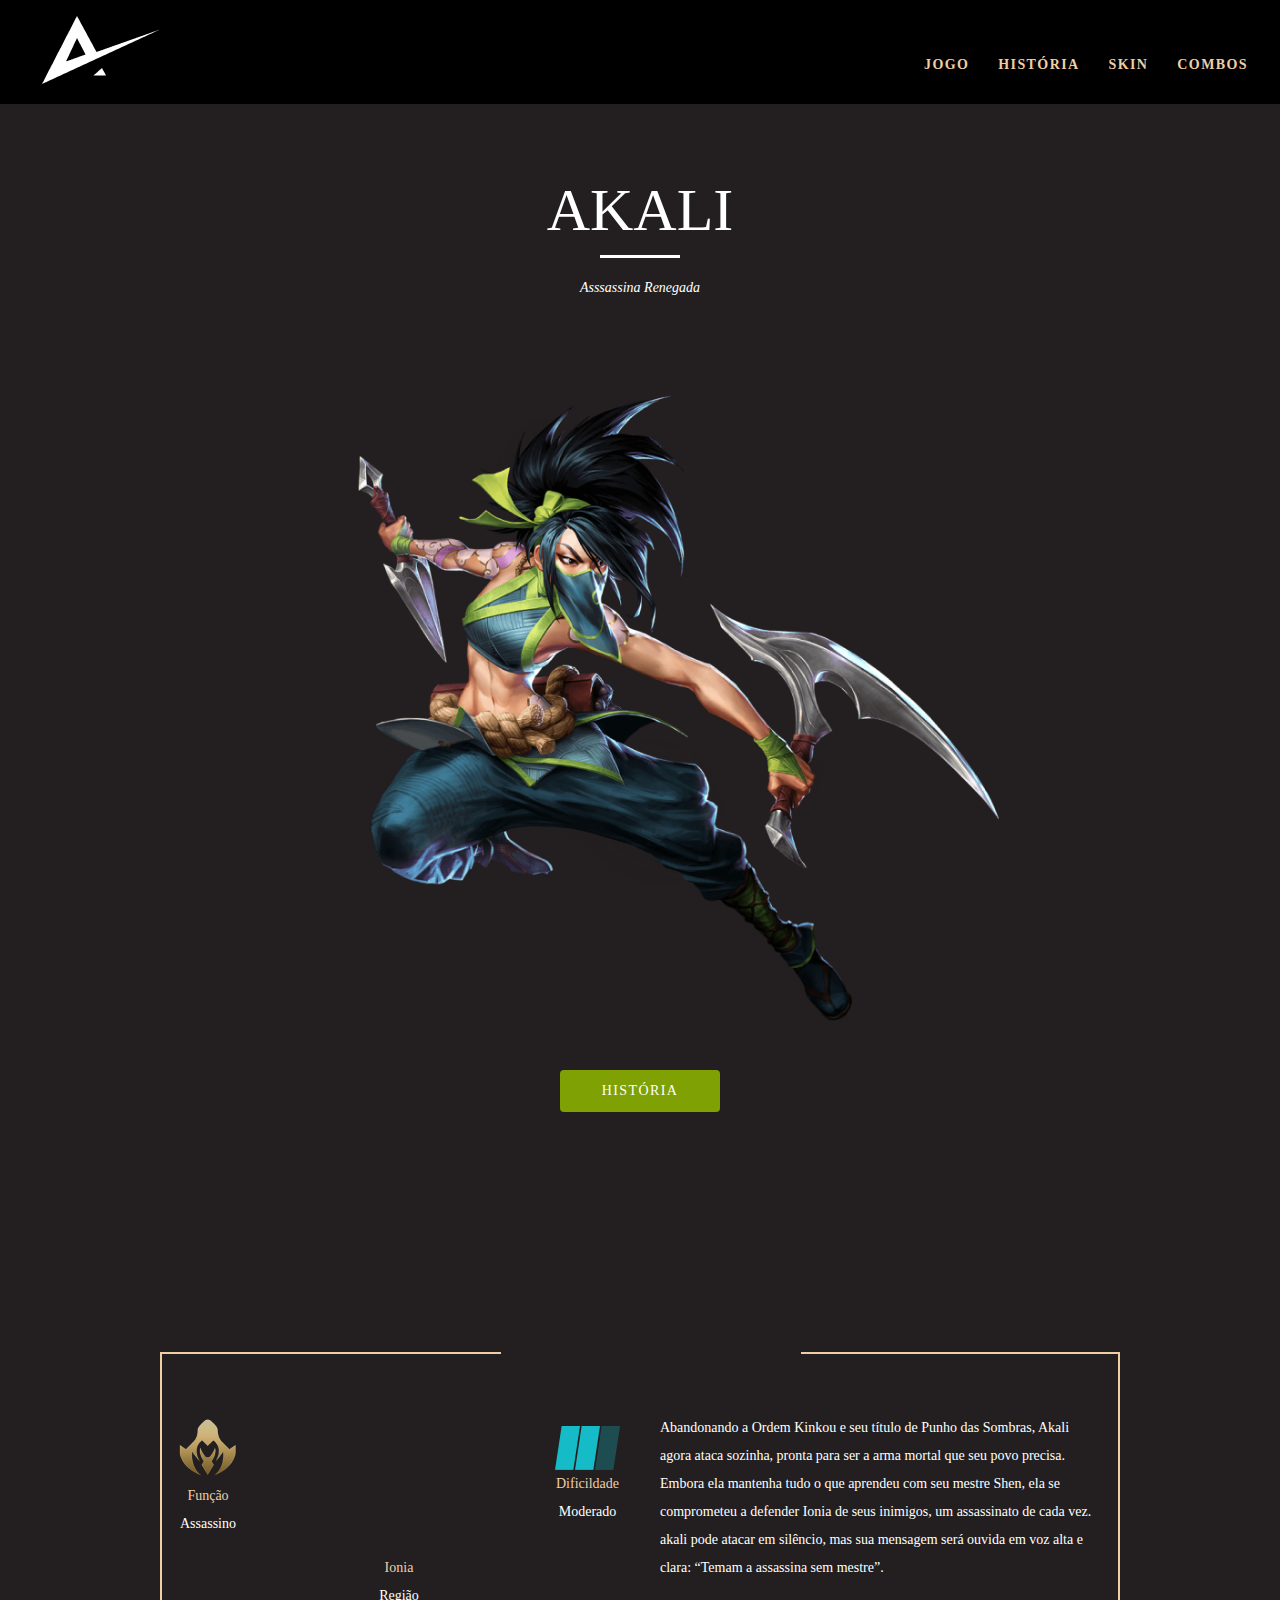
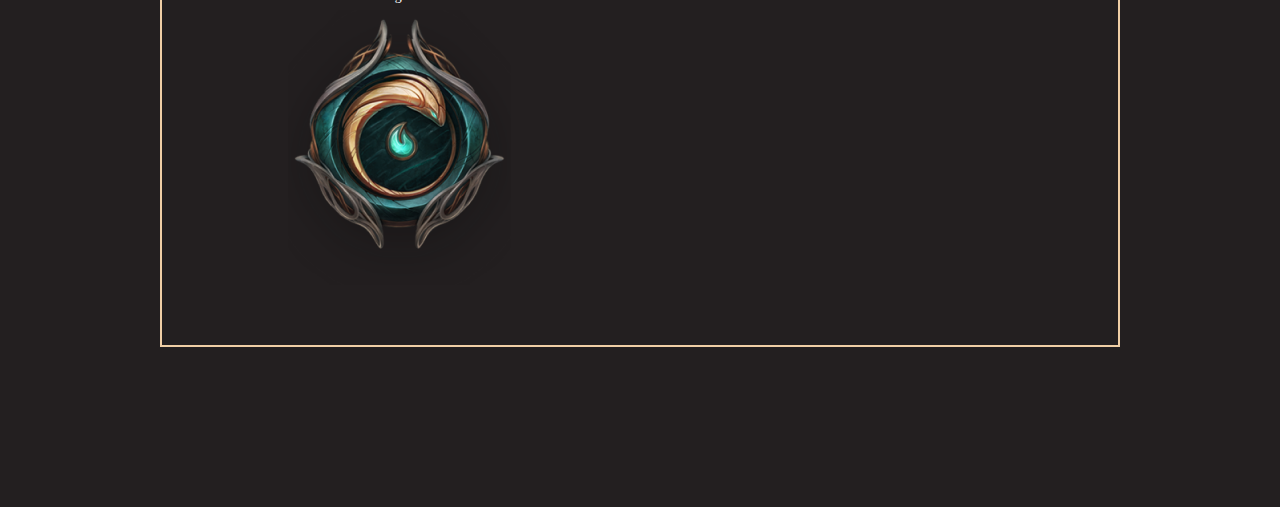
==== index.html @ 53e860a3 "primeiro commit" ====
<!DOCTYPE html>
<html lang="pt-br">
  <head>
    <meta charset="utf-8" />
    <title>Akali</title>
    <link rel="stylesheet" href="css/normalize.css" />
    <link rel="stylesheet" href="css/reset.css" />
    <link rel="stylesheet" href="css/grid.css" />
    <link rel="stylesheet" href="css/style.css" />
  </head>

  <body>
    <header class="header">
      <a href="index.html" class="grid-4">
        <img src="imagens/logo leonam.png" alt="Akali" />
      </a>
      <nav class="gird-12 header_menu">
        <ul>
          <li><a href="jogo.html">Jogo</a></li>
          <li><a href="historia.html">História</a></li>
          <li><a href="skin.html">Skin</a></li>
          <li><a href="combos.html">Combos</a></li>
        </ul>
      </nav>
    </header>

    <section class="introducao">
      <h1>Akali</h1>
      <blockquote class="quote-externo">
        <p>Asssassina Renegada</p>
      </blockquote>
      <img src="imagens/Akali.png" />
      <a href="historia.html" class="btn">História</a>
    </section>

    <section class="historia">
      <div class="content">
        <div class="coluna">
          <div class="item1">
            <div>
              <img src="imagens/Assasino 1.png" />
              <p class="dourado">Função</p>
              <p>Assassino</p>
            </div>
            <div>
              <img src="./imagens/Dificuldade.png" />
              <p class="dourado">Dificildade</p>
              <p>Moderado</p>
            </div>
          </div>
          <div class="item2">
            <img src="./imagens/Ionia_Crest 1.png" />
            <p>Região</p>
            <p class="dourado">Ionia</p>
          </div>
        </div>
        <div class="coluna">
          <p>
            Abandonando a Ordem Kinkou e seu título de Punho das Sombras, Akali
            agora ataca sozinha, pronta para ser a arma mortal que seu povo
            precisa. Embora ela mantenha tudo o que aprendeu com seu mestre
            Shen, ela se comprometeu a defender Ionia de seus inimigos, um
            assassinato de cada vez. akali pode atacar em silêncio, mas sua
            mensagem será ouvida em voz alta e clara: “Temam a assassina sem
            mestre”.
          </p>
        </div>
      </div>
    </section>
  </body>
</html>
---- css/grid.css ----
*, *:before, *:after {
  -webkit-box-sizing: border-box; 
  -moz-box-sizing: border-box; 
  box-sizing: border-box;
}

.container {
	width: 960px;
	margin: 0 auto;
	padding: 0px;
	position: relative;
}

.container:after, .container:before {
	content: " ";
	display: table;
}

.container:after {
	clear: both;
}

.grid-1, .grid-2, .grid-3, .grid-4, .grid-5, .grid-6, .grid-7, .grid-8, .grid-9, .grid-10, .grid-11, .grid-12, .grid-13, .grid-14, .grid-15, .grid-16, .grid-1-3 {
	float: left;
	margin-left: 10px;
	margin-right: 10px;
}

.grid-1 	{width: 40px;}
.grid-2 	{width: 100px;}
.grid-3 	{width: 160px;}
.grid-4 	{width: 220px;}
.grid-5 	{width: 280px;}
.grid-6 	{width: 340px;}
.grid-7 	{width: 400px;}
.grid-8 	{width: 460px;}
.grid-9 	{width: 520px;}
.grid-10 	{width: 580px;}
.grid-11 	{width: 640px;}
.grid-12 	{width: 700px;}
.grid-13 	{width: 760px;}
.grid-14 	{width: 820px;}
.grid-15 	{width: 880px;}
.grid-16 	{width: 940px;}
.grid-1-3	{width: 300px;}
---- css/style.css ----
/* Estilos Gerais*/

body {
  font-family: Georgia, "Times New Roman", Times, serif, helvetica, sans-serif;
}

p {
  font-family: georgia, "Times New Roman", serif;
  font-size: 14px;
  line-height: 20px;
}

.btn {
  display: block;
  max-width: 160px;
  padding: 13px 40px;
  margin: 0 auto;
  background: #80a104;
  font-size: 14px;
  text-transform: uppercase;
  letter-spacing: 0.1em;
  border: none;
  color: #fff;
  border-radius: 4px;
}
.btn:hover {
  color: #fff;
  border-color: #80a104;
}

/*header*/
.header {
  position: fixed;
  top: 0;
  width: 100%;
  background: #000;
  padding: 1em 2em;
  display: flex;
  justify-content: space-between;
  align-items: center;
  z-index: 100;
}
.header_menu {
  text-align: right;
}
.header_menu ul li {
  display: inline-block;
  margin-left: 25px;
  margin-top: 25px;
}
.header_menu ul li a {
  color: #efcea5;
  font-weight: bold;
  text-transform: uppercase;
  letter-spacing: 0.1em;
  font-size: 14px;
  line-height: 20px;
  padding: 10 0;
}

.header_menu ul li a:hover {
  color: #fff;
}
/*Indroducao*/

.introducao {
  width: 100%;
  background: #231f20;
  background-size: cover;
  margin-top: 96px;
  text-align: center;
  padding: 80px 2em;
}
.introducao h1 {
  font-size: 60px;
  color: #fff;
  font-weight: italic;
  text-transform: uppercase;
}
.introducao img {
  display: block;
  width: 60%;
  margin: 0 auto;
}
.quote-externo {
  max-width: 360px;
  margin: 0 auto;
  color: white;
}
.quote-externo p {
  font-style: italic;
}

.quote-externo p:before {
  content: "";
  display: block;
  width: 80px;
  height: 3px;
  background: #fff;
  margin: 10px auto;
  margin-bottom: 20px;
}

/*Trenchos da história */

.historia {
  background-color: #231f20;
  padding: 160px;
}
.content {
  border: 2px solid #efcea5;
  position: relative;
  padding: 60px 1em;
  display: grid;
  grid-template-columns: 1fr 1fr;
  gap: 40px;
}
.content::after {
  content: "";
  display: block;
  width: 300px;
  height: 100px;
  background: #231f20;
  position: absolute;
  top: -60px;
  left: 35.5%;
}
.content div {
  color: #fff;
}
.content p {
  line-height: 2;
}

.item1 {
  display: flex;
  justify-content: space-between;
  margin-top: auto;
  margin-bottom: 1rem;
}
.item1 div {
  display: flex;
  flex-direction: column;
  justify-content: center;
  align-items: center;
}
.item1 {
  color: #efcea5;
}

.item2 {
  display: flex;
  justify-content: center;
  flex-direction: column-reverse;
  align-items: center;
}

.dourado {
  color: #efcea5;
}
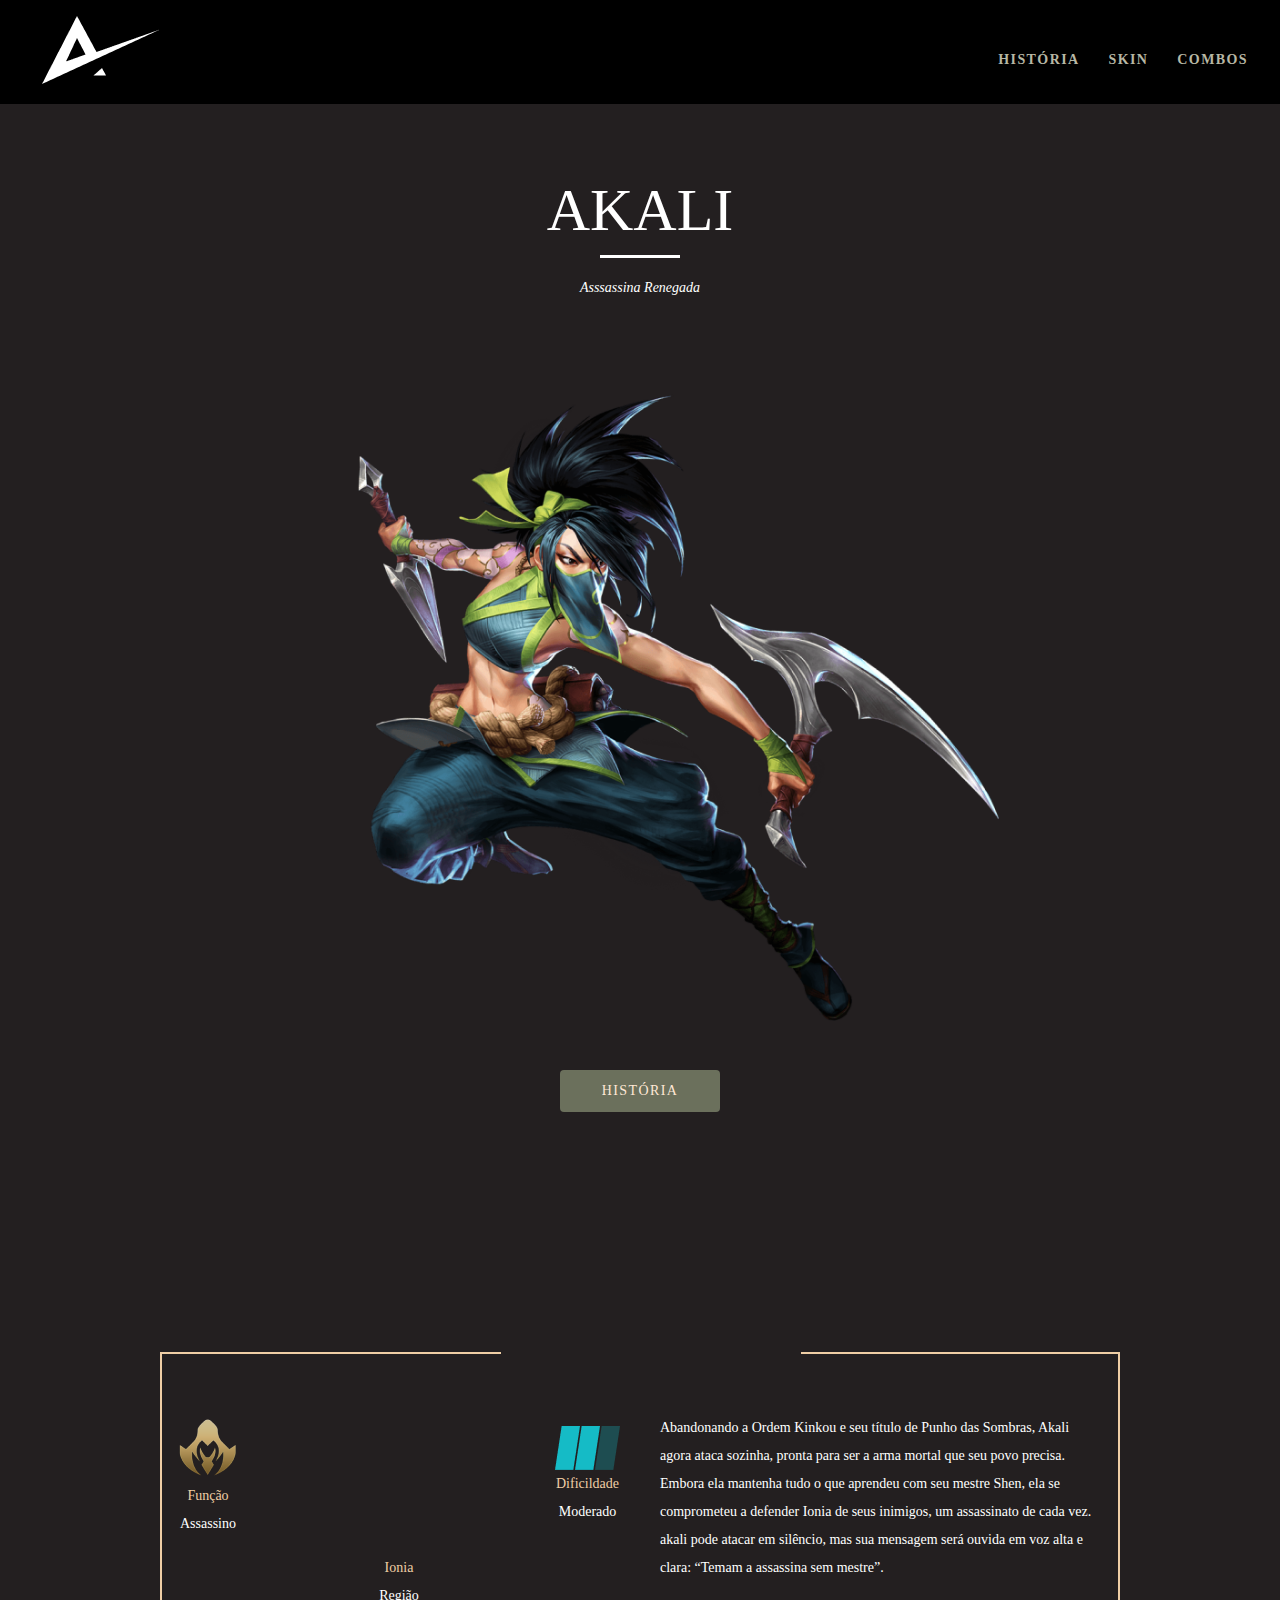
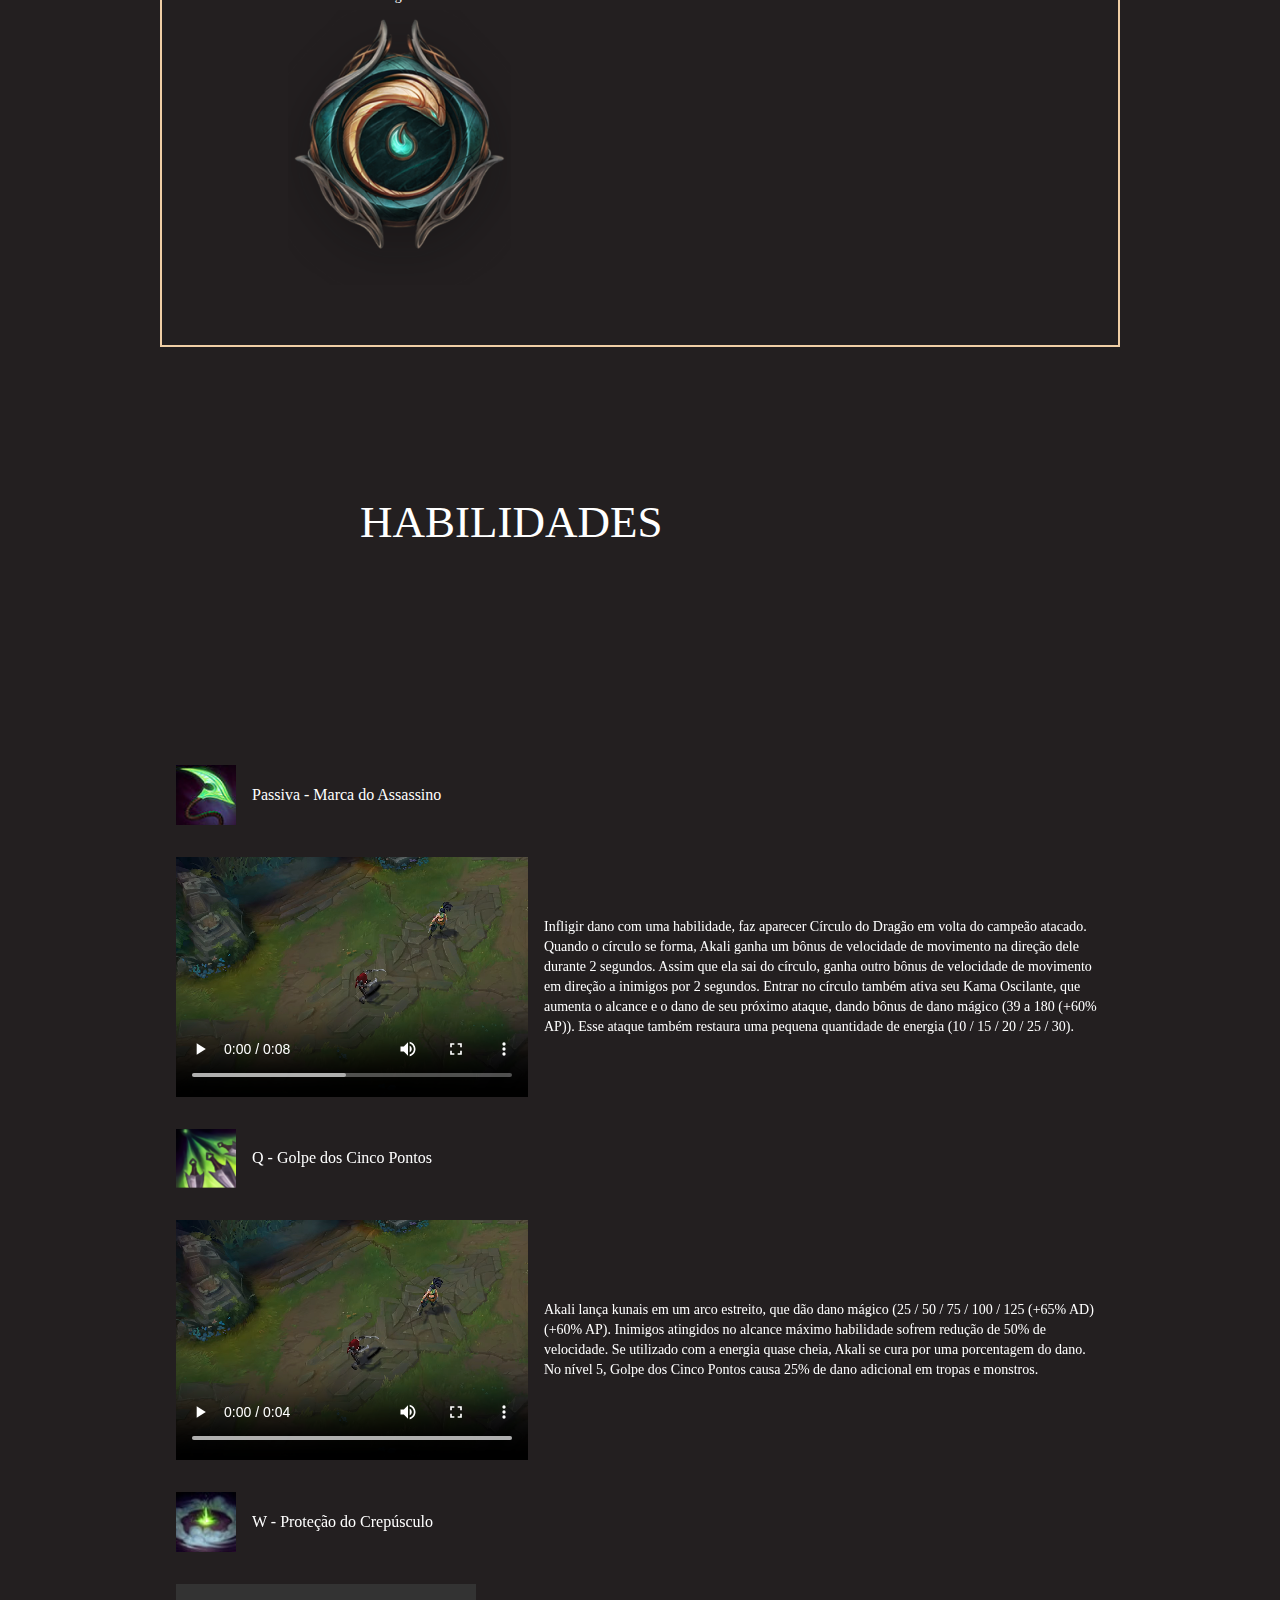
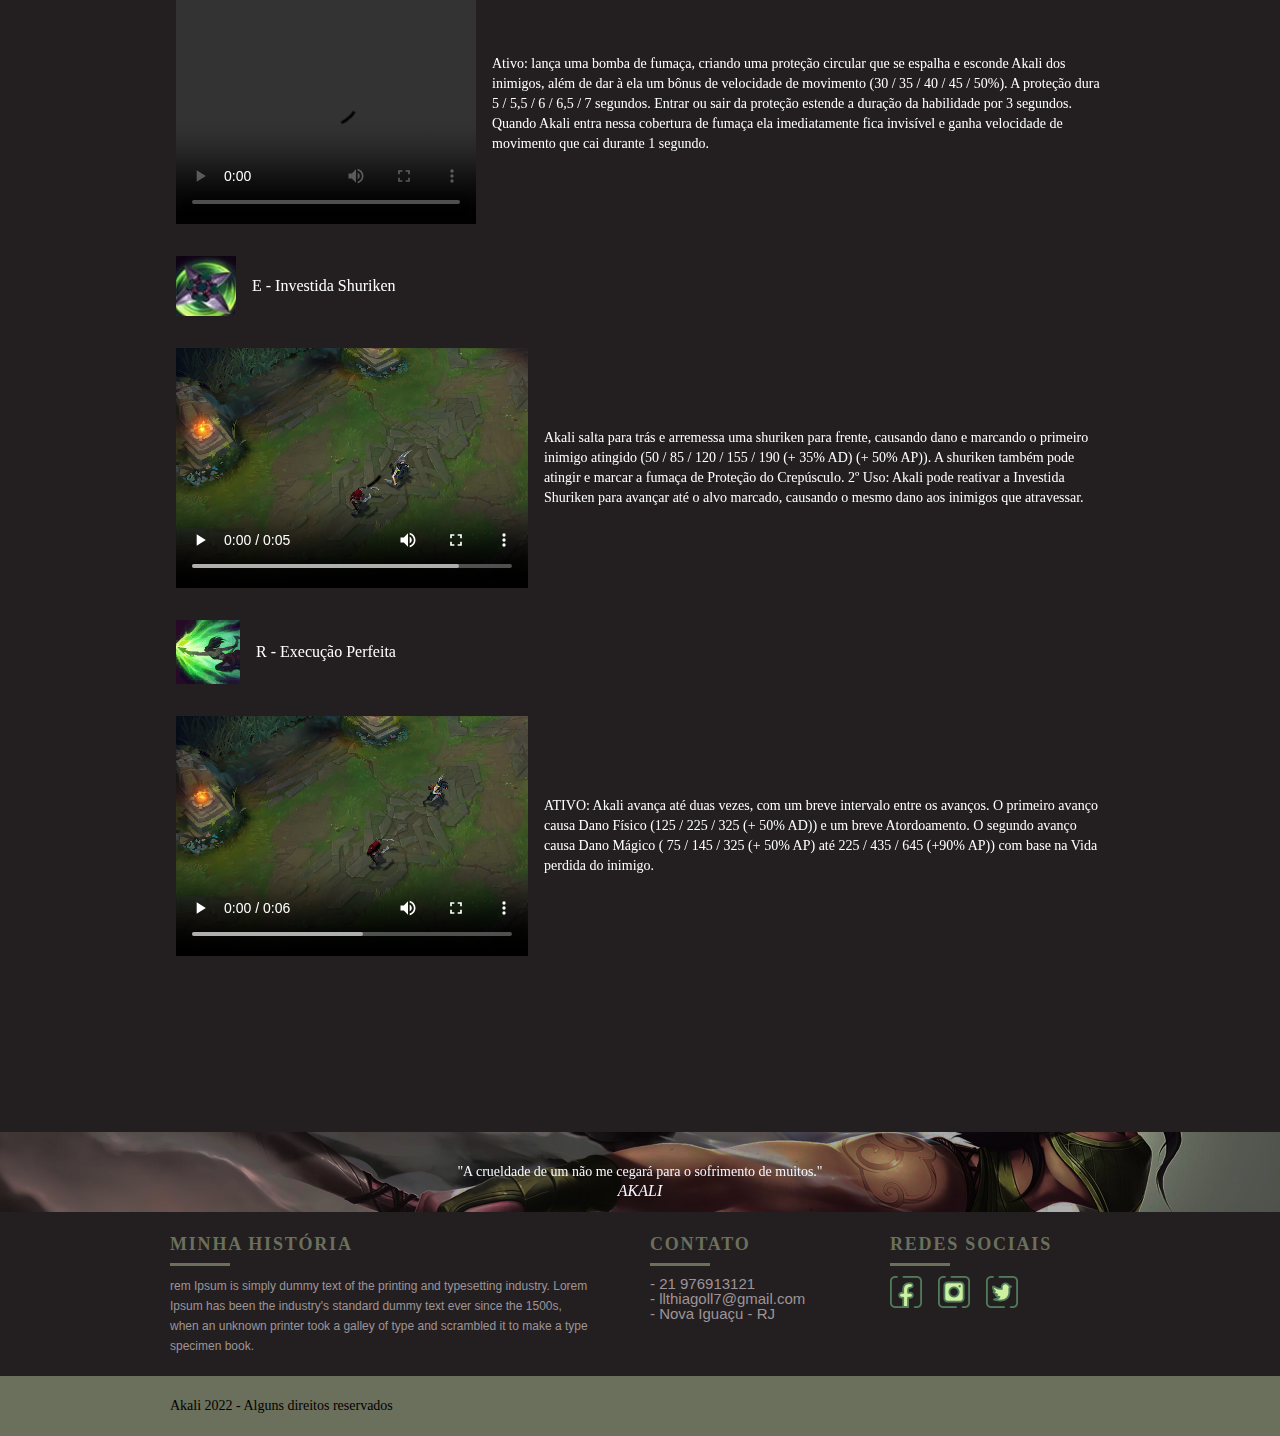
==== commit 9bba901f: "Meu primeiro site" ====
--- a/index.html
+++ b/index.html
@@ -7,6 +7,7 @@
     <link rel="stylesheet" href="css/reset.css" />
     <link rel="stylesheet" href="css/grid.css" />
     <link rel="stylesheet" href="css/style.css" />
+    <link rel="stylesheet" href="css/responsivo.css"/>
   </head>
 
   <body>
@@ -16,9 +17,8 @@
       </a>
       <nav class="gird-12 header_menu">
         <ul>
-          <li><a href="jogo.html">Jogo</a></li>
           <li><a href="historia.html">História</a></li>
-          <li><a href="skin.html">Skin</a></li>
+          <li><a href="Skin.html">Skin</a></li>
           <li><a href="combos.html">Combos</a></li>
         </ul>
       </nav>
@@ -43,7 +43,7 @@
               <p>Assassino</p>
             </div>
             <div>
-              <img src="./imagens/Dificuldade.png" />
+              <img src="./imagens/dificuldade_mediana.png" />
               <p class="dourado">Dificildade</p>
               <p>Moderado</p>
             </div>
@@ -66,6 +66,167 @@
           </p>
         </div>
       </div>
+      
+      <h1 class="habilits">Habilidades</h1>
+      
+      <section>
+        <div class="habilidade">
+          <div>
+            <img src="imagens/Akali_passiva 2.png" />
+            <h2>Passiva - Marca do Assassino</h2>
+          </div>
+          <div>
+            <video width="100%" height="240" controls>
+              <source src="videos/Passiva.webm" type="video/webm" />
+            </video>
+            <p>
+              Infligir dano com uma habilidade, faz aparecer Círculo do Dragão
+              em volta do campeão atacado. Quando o círculo se forma, Akali
+              ganha um bônus de velocidade de movimento na direção dele durante
+              2 segundos. Assim que ela sai do círculo, ganha outro bônus de
+              velocidade de movimento em direção a inimigos por 2 segundos.
+              Entrar no círculo também ativa seu Kama Oscilante, que aumenta o
+              alcance e o dano de seu próximo ataque, dando bônus de dano mágico
+              (39 a 180 (+60% AP)). Esse ataque também restaura uma pequena
+              quantidade de energia (10 / 15 / 20 / 25 / 30).
+            </p>
+          </div>
+        </div>
+        <div class="habilidade">
+          <div>
+            <img src="imagens/golpe dosa cinco pontos.png" />
+            <h2>Q - Golpe dos Cinco Pontos</h2>
+          </div>
+          <div>
+            <video width="100%" height="240" controls>
+              <source
+                src="videos/golpe do cinco pontos.webm" type="video/webm" />
+              />
+            </video>
+            <p>
+              Akali lança kunais em um arco estreito, que dão dano mágico (25 /
+              50 / 75 / 100 / 125 (+65% AD) (+60% AP). Inimigos atingidos no
+              alcance máximo habilidade sofrem redução de 50% de velocidade. Se
+              utilizado com a energia quase cheia, Akali se cura por uma
+              porcentagem do dano. No nível 5, Golpe dos Cinco Pontos causa 25%
+              de dano adicional em tropas e monstros.
+            </p>
+          </div>
+        </div>
+        <div class="habilidade">
+          <div>
+            <img src="imagens/Proteção do Crepúsculo.png" />
+            <h2>W - Proteção do Crepúsculo</h2>
+          </div>
+          <div>
+            <video width="100%" height="240" controls>
+              <source src="videos/proteção crepusculo.webm" type="video/webm" />
+            </video>
+            <p>
+              Ativo: lança uma bomba de fumaça, criando uma proteção circular
+              que se espalha e esconde Akali dos inimigos, além de dar à ela um
+              bônus de velocidade de movimento (30 / 35 / 40 / 45 / 50%). A
+              proteção dura 5 / 5,5 / 6 / 6,5 / 7 segundos. Entrar ou sair da
+              proteção estende a duração da habilidade por 3 segundos. Quando
+              Akali entra nessa cobertura de fumaça ela imediatamente fica
+              invisível e ganha velocidade de movimento que cai durante 1
+              segundo.
+            </p>
+          </div>
+        </div>
+        <div class="habilidade">
+          <div>
+            <img src="imagens/Investida Shuriken.png" />
+            <h2>E - Investida Shuriken</h2>
+          </div>
+          <div>
+            <video width="100%" height="240" controls>
+              <source src="videos/shuriken.webm" type="video/webm" />
+            </video>
+            <p>
+              Akali salta para trás e arremessa uma shuriken para frente,
+              causando dano e marcando o primeiro inimigo atingido (50 / 85 /
+              120 / 155 / 190 (+ 35% AD) (+ 50% AP)). A shuriken também pode
+              atingir e marcar a fumaça de Proteção do Crepúsculo. 2º Uso: Akali
+              pode reativar a Investida Shuriken para avançar até o alvo
+              marcado, causando o mesmo dano aos inimigos que atravessar.
+            </p>
+          </div>
+        </div>
+        <div class="habilidade">
+          <div>
+            <img src="imagens/execução perfeita2 2.png" />
+            <h2>R - Execução Perfeita</h2>
+          </div>
+          <div>
+            <video width="100%" height="240" controls>
+              <source src="videos/execução perfeita.webm" type="video/webm" />
+            </video>
+            <p>
+              ATIVO: Akali avança até duas vezes, com um breve intervalo entre
+              os avanços. O primeiro avanço causa Dano Físico (125 / 225 / 325
+              (+ 50% AD)) e um breve Atordoamento. O segundo avanço causa Dano
+              Mágico ( 75 / 145 / 325 (+ 50% AP) até 225 / 435 / 645 (+90% AP))
+              com base na Vida perdida do inimigo.
+            </p>
+          </div>
+        </div>
+      </section>
     </section>
+    <section class="quebra">
+      <p>"A crueldade de um não me cegará para o sofrimento de muitos."</p>
+      <cite>AKALI</cite>
+    </section>
+    <footer>
+      <div class="footer">
+        <div class="container">
+          <div class="grid-8 footer_historia">
+            <h3>Minha História</h3>
+            <p>
+              rem Ipsum is simply dummy text of the printing and typesetting
+              industry. Lorem Ipsum has been the industry's standard dummy text
+              ever since the 1500s, when an unknown printer took a galley of
+              type and scrambled it to make a type specimen book.
+            </p>
+          </div>
+
+          <div class="grid-4 footer_contato">
+            <h3>Contato</h3>
+            <ul>
+              <li>- 21 976913121</li>
+              <li>- llthiagoll7@gmail.com</li>
+              <li>- Nova Iguaçu - RJ</li>
+            </ul>
+          </div>
+
+          <div class="grid-4 footer_rede">
+            <h3>Redes Sociais</h3>
+            <ul>
+              <li>
+                <a href="http://facebook.com" target="_blank"
+                  ><img src="imagens/facebook.png"
+                /></a>
+              </li>
+              <li>
+                <a href="https://www.instagram.com/" target="_blank"
+                  ><img src="imagens/instagram.png"
+                /></a>
+              </li>
+              <li>
+                <a href="https://twitter.com/" target="_blank"
+                  ><img src="imagens/twitter.png"
+                /></a>
+              </li>
+            </ul>
+          </div>
+        </div>
+      </div>
+
+      <div class="copy">
+        <div class="container">
+          <p class="grid-16">Akali 2022 - Alguns direitos reservados</p>
+        </div>
+      </div>
+    </footer>
   </body>
 </html>
--- a/css/grid.css
+++ b/css/grid.css
@@ -42,4 +42,42 @@
 .grid-14 	{width: 820px;}
 .grid-15 	{width: 880px;}
 .grid-16 	{width: 940px;}
-.grid-1-3	{width: 300px;}+.grid-1-3	{width: 300px;}
+
+@media only screen and (min-width: 788px) and (max-width: 979px){
+	
+.container {
+		width: 768px;
+}
+
+.grid-1 	{width: 28px;}
+.grid-2 	{width: 76px;}
+.grid-3 	{width: 124px;}
+.grid-4 	{width: 172px;}
+.grid-5 	{width: 220px;}
+.grid-6 	{width: 268px;}
+.grid-7 	{width: 316px;}
+.grid-8 	{width: 364px;}
+.grid-9 	{width: 412px;}
+.grid-10 	{width: 460px;}
+.grid-11 	{width: 508px;}
+.grid-12 	{width: 556px;}
+.grid-13 	{width: 604px;}
+.grid-14 	{width: 652px;}
+.grid-15 	{width: 700px;}
+.grid-16 	{width: 748px;}
+.grid-1-3	{width: 236px;}
+
+}
+
+@media only screen and (max-width: 787px) {
+.container {
+	width: 300px;
+}
+grid-1, .grid-2, .grid-3, .grid-4, .grid-5, .grid-6, .grid-7, .grid-8, .grid-9, .grid-10, .grid-11, .grid-12, .grid-13, .grid-14, .grid-15, .grid-16, .grid-1-3 {
+	width: 300px;
+	margin: 0;
+	float:none;
+}
+
+}
--- a/css/style.css
+++ b/css/style.css
@@ -1,7 +1,7 @@
 /* Estilos Gerais*/
 
 body {
-  font-family: Georgia, "Times New Roman", Times, serif, helvetica, sans-serif;
+  font-family: Georgia, "Times New Roman", Times, serif, sans-serif;
 }
 
 p {
@@ -15,17 +15,17 @@
   max-width: 160px;
   padding: 13px 40px;
   margin: 0 auto;
-  background: #80a104;
+  background: #6b705c;
   font-size: 14px;
   text-transform: uppercase;
   letter-spacing: 0.1em;
   border: none;
-  color: #fff;
+  color: #ffe8d6;
   border-radius: 4px;
 }
 .btn:hover {
   color: #fff;
-  border-color: #80a104;
+  border-color: #6b705c;
 }
 
 /*header*/
@@ -46,10 +46,10 @@
 .header_menu ul li {
   display: inline-block;
   margin-left: 25px;
-  margin-top: 25px;
+  margin-top: 15px;
 }
 .header_menu ul li a {
-  color: #efcea5;
+  color: #b7b7a4;
   font-weight: bold;
   text-transform: uppercase;
   letter-spacing: 0.1em;
@@ -59,7 +59,7 @@
 }
 
 .header_menu ul li a:hover {
-  color: #fff;
+  color: #ffe8d6;
 }
 /*Indroducao*/
 
@@ -85,7 +85,7 @@
 .quote-externo {
   max-width: 360px;
   margin: 0 auto;
-  color: white;
+  color: #fff;
 }
 .quote-externo p {
   font-style: italic;
@@ -158,3 +158,228 @@
 .dourado {
   color: #efcea5;
 }
+.habilits {
+  margin-top: 150px;
+  margin-left: 200px;
+  margin-bottom: 200px;
+  font-size: 45px;
+  color: #fff;
+  font-weight: italic;
+  text-transform: uppercase;
+}
+.quote-externo p:before {
+  content: "";
+  display: block;
+  width: 80px;
+  height: 3px;
+  background: #fff;
+  margin: 10px auto;
+  margin-bottom: 20px;
+}
+
+.habilidade {
+  display: flex;
+  flex-direction: column;
+}
+
+.habilidade div {
+  display: flex;
+  align-items: center;
+  gap: 1rem;
+  margin: 1rem;
+}
+
+.habilidade h2 {
+  text-transform: uppercase;
+  text-transform: capitalize;
+  text-transform: none;
+  color: #fff;
+}
+.habilidade p {
+  color: #fff;
+  text-align: center, left;
+}
+/*Quebra*/
+
+.quebra {
+  width: 100%;
+  height: 80px;
+  background: url(../imagens/Akali\ roda\ pe..jpg) no-repeat center;
+  background-size: cover;
+  text-align: center;
+  padding-top: 30px;
+  color: #f8f8ff;
+}
+
+/*Footer*/
+
+.footer {
+  width: 100%;
+  background: #231f20;
+  color: #9e9498;
+  padding: 20px 0;
+}
+
+.footer h3 {
+  font-size: 18px;
+  line-height: 25px;
+  color: #6b705c;
+  text-transform: uppercase;
+  letter-spacing: 0.1em;
+  font-weight: bold;
+}
+
+.footer h3:after {
+  content: "";
+  display: block;
+  width: 60px;
+  height: 3px;
+  background: #6b705c;
+  margin: 6px 0 10px 0;
+}
+
+.footer_historia {
+  padding-right: 40px;
+}
+
+.footer_historia p{
+  font-family:Arial, Helvetica, sans-serif;
+  font-weight: 400px;
+  font-size: 12px ;
+}
+
+.footer_contato ul li {
+  font-family: Arial, Helvetica, sans-serif;
+    font-size: 15px;
+    font-weight:400px;
+  line-height: 15px;
+}
+
+.footer_rede ul li {
+  display: inline-block;
+  margin-right: 12px;
+}
+
+.footer_rede ul li a {
+  display: block;
+}
+
+.footer_rede ul li a:hover {
+  border-color: #fff;
+}
+
+.copy {
+  width: 100%;
+  background: #6b705c;
+  padding: 20px 0;
+}
+
+/*Pagina skins */
+
+.galeria_skin {
+  margin: 96px 0;
+  display: grid;
+  grid-template-columns: 1fr 1fr;
+  gap: 1rem;
+}
+.galeria_skin h2 {
+  margin: 10px 0;
+  color: #efcea5;
+}
+
+/*História*/
+
+.historia_texto p {
+  font-size: 18px;
+  letter-spacing: 1.8px;
+  line-height: 1.8rem;
+  text-align: left;
+  color: #f4edee;
+  padding: 3.5rem;
+}
+.historia_texto h1 {
+  padding: 45px 0;
+  font-size: 45px;
+  color: #e0c19a;
+  font-weight: italic;
+  text-transform: uppercase;
+}
+.historia_texto h2 {
+  padding-bottom: 30px;
+  font-size: 20px;
+  color: #efcea5;
+}
+.historia_texto {
+  margin-top: 60px;
+}
+.contente {
+  margin-top: 45px;
+  border: 2px solid #efcea5;
+  position: relative;
+  padding: 60px 4rem;
+  display: grid;
+  grid-template-columns: 1fr;
+  gap: 40px;
+}
+.contente::after {
+  content: "";
+  display: block;
+  width: 300px;
+  height: 100px;
+  background: #231f20;
+  position: absolute;
+  top: -60px;
+  left: 35.5%;
+}
+
+
+/*combos*/
+
+.videos {
+padding-top: 100px;
+padding-bottom: 50px ;
+}
+
+.videos h2 {
+  color:#C3CD9F;
+  text-align: justify;
+  margin-left: 150px;
+  margin-top: 150px;
+  margin-bottom: 25px;  
+  font-family: Georgia, "Times New Roman", Times, serif, sans-serif;
+    font-size: 25px;
+  line-height: 15px;
+  font-weight: bold;
+}
+
+
+
+.combos_icones img {
+width: 45px;
+margin:auto;
+
+}
+
+.combos_icones ul {
+display: flex;
+justify-content: center;
+margin-top:15px;
+}
+
+.combos_icones p {
+color:#fff;
+margin-top: 15px;
+margin-left: 3px;
+}
+
+.combos_icones h3 {
+ margin-bottom:50px;
+ margin-top:25px;
+ color: #6B705C;
+font-family: sans-serif;
+font-weight: bold;
+text-align: center;
+line-height: 0.35px;
+
+
+}--- a/css/responsivo.css
+++ b/css/responsivo.css
@@ -0,0 +1,79 @@
+/*Estilo para tablets*/
+
+@media only screen and (min-width: 768px) and (max-width: 959px){
+
+	
+}
+
+/*Estilo para mobile*/
+@media only screen and (max-width: 787px) {
+
+
+	/*header*/
+.header{
+ position: relative ;
+ padding-bottom: 0px;
+}
+
+.header img {
+margin: 0 auto 20px auto  ;
+}
+
+.header_menu {
+	text-align: center;
+}
+
+.header_menu ul li a {
+margin: 5px;
+}
+
+
+.header_menu ul li a {
+	border: 2px solid #b7b7a4;
+	width: 136px;
+	float: left;
+	display: block;
+	
+
+  }
+  
+  .header_menu ul li a:hover {
+border-color: #Fff
+}
+
+/*Introducao*/
+.introducao {
+	margin-top: 0px ;
+	padding-top: 25px ;
+}
+.introducao h1 {
+	font-size: 45px;
+
+}
+
+
+
+.item2 img {
+ width: 100%;
+}
+
+
+
+.habilidade {
+	display: flex;
+	flex-direction: column;
+	width: 100%;
+  }
+  
+  .habilidade div {
+	display: flex;
+	align-items: center;
+	gap: 1rem;
+	margin: 1rem;
+  }
+  .habilidade p {
+	  font-size: 100%;
+	  letter-spacing: 1px;
+  }
+
+}
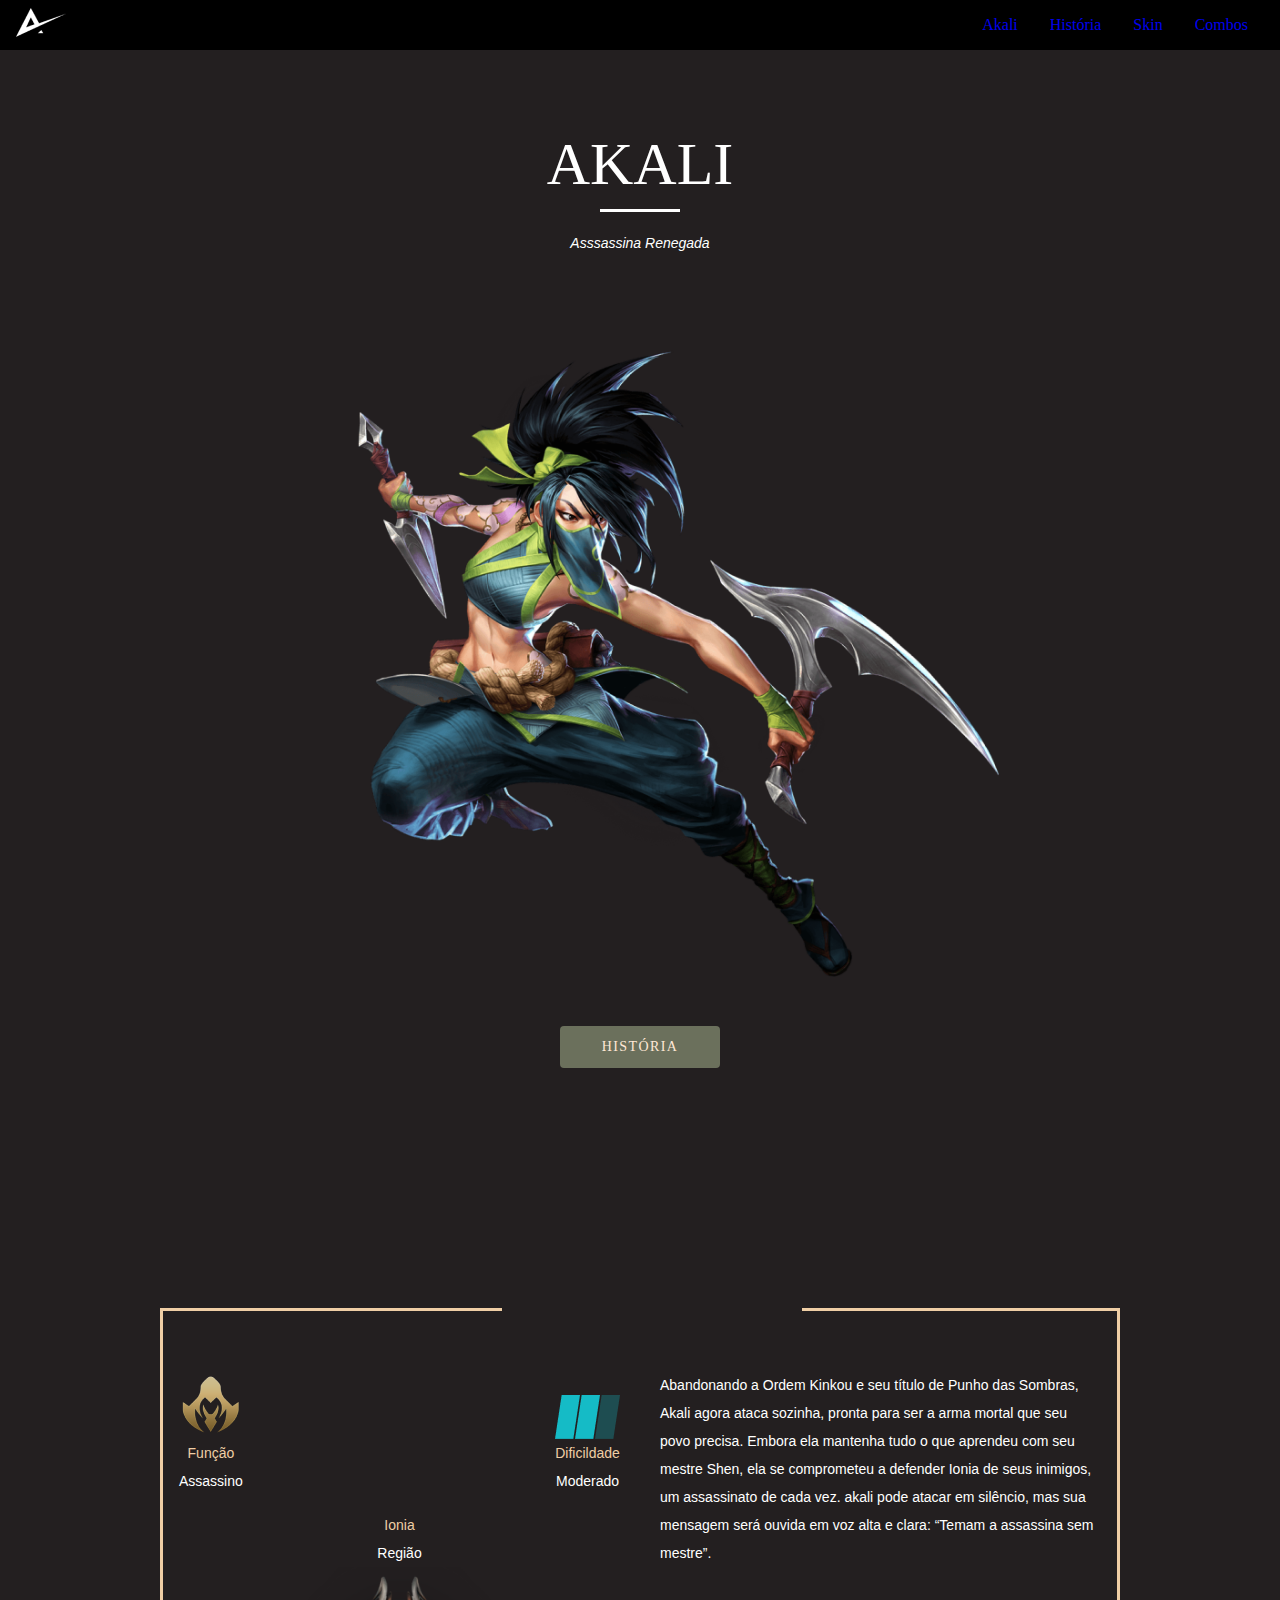
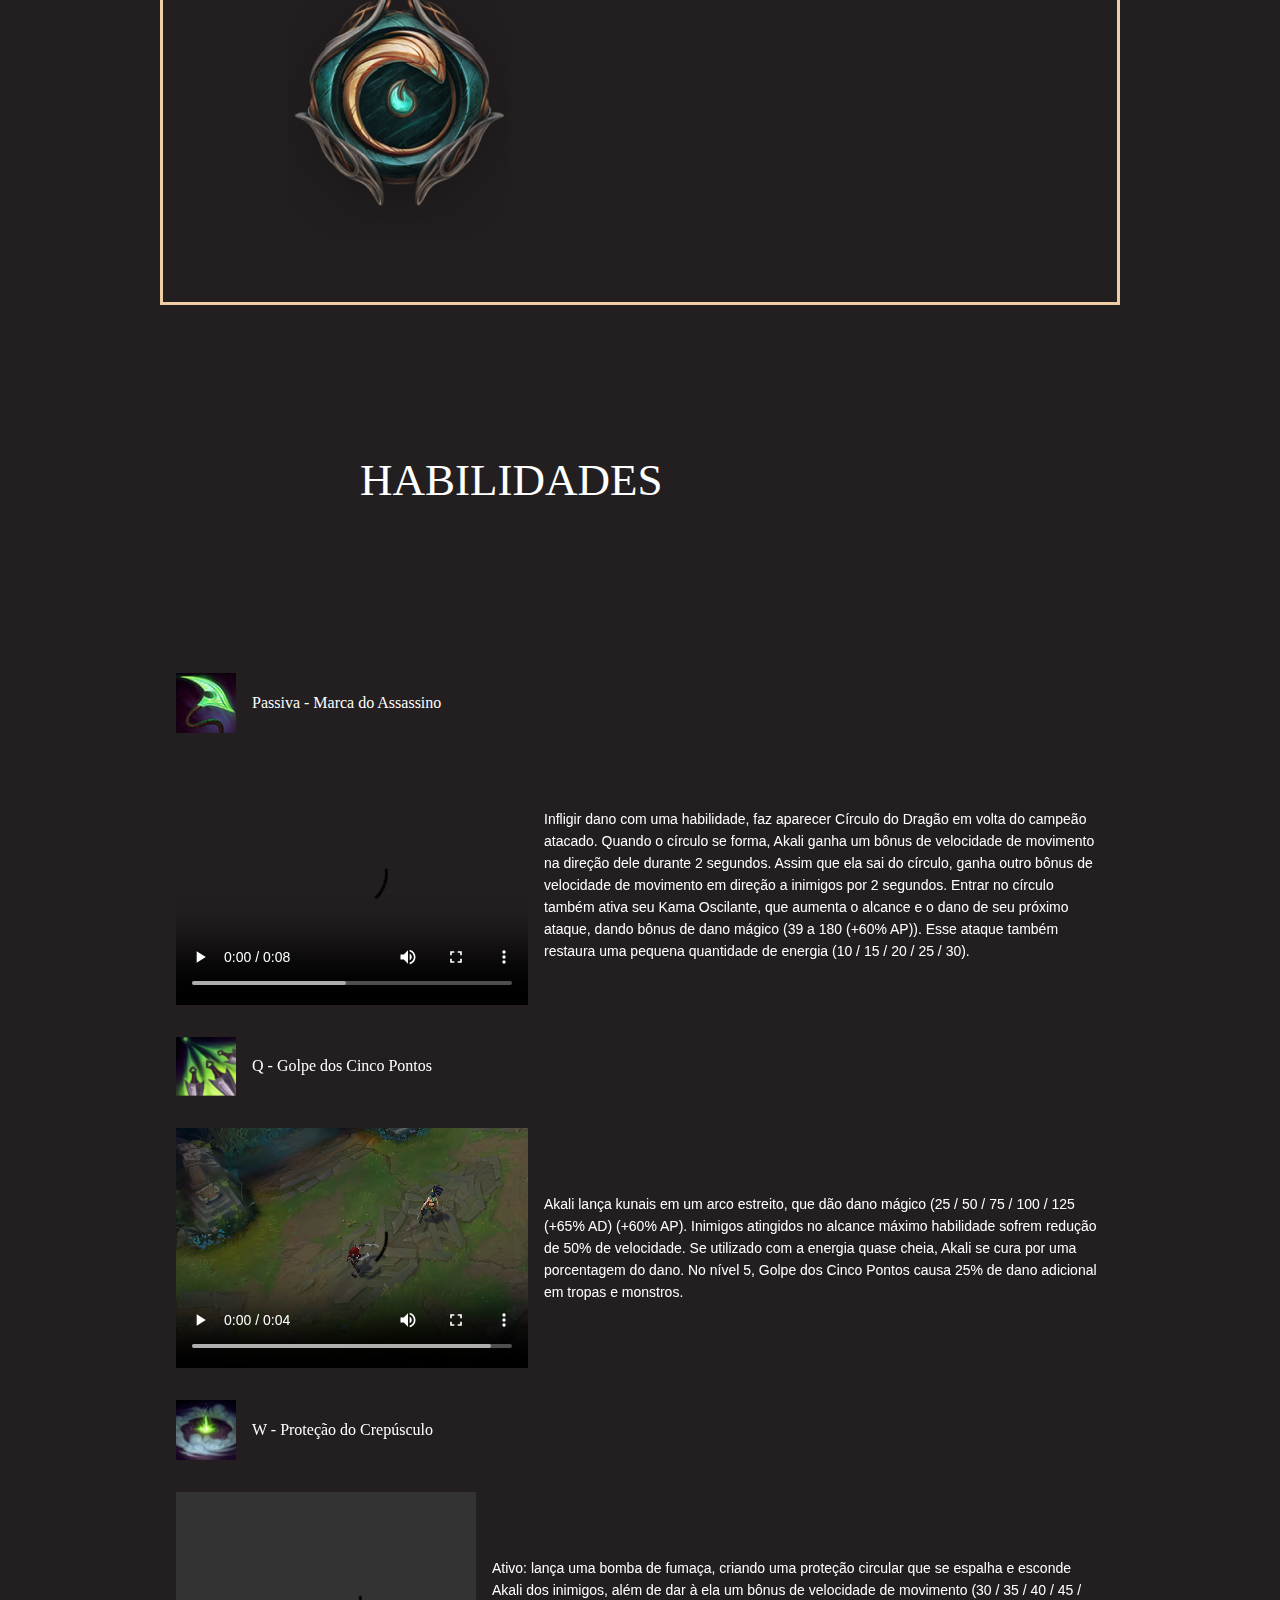
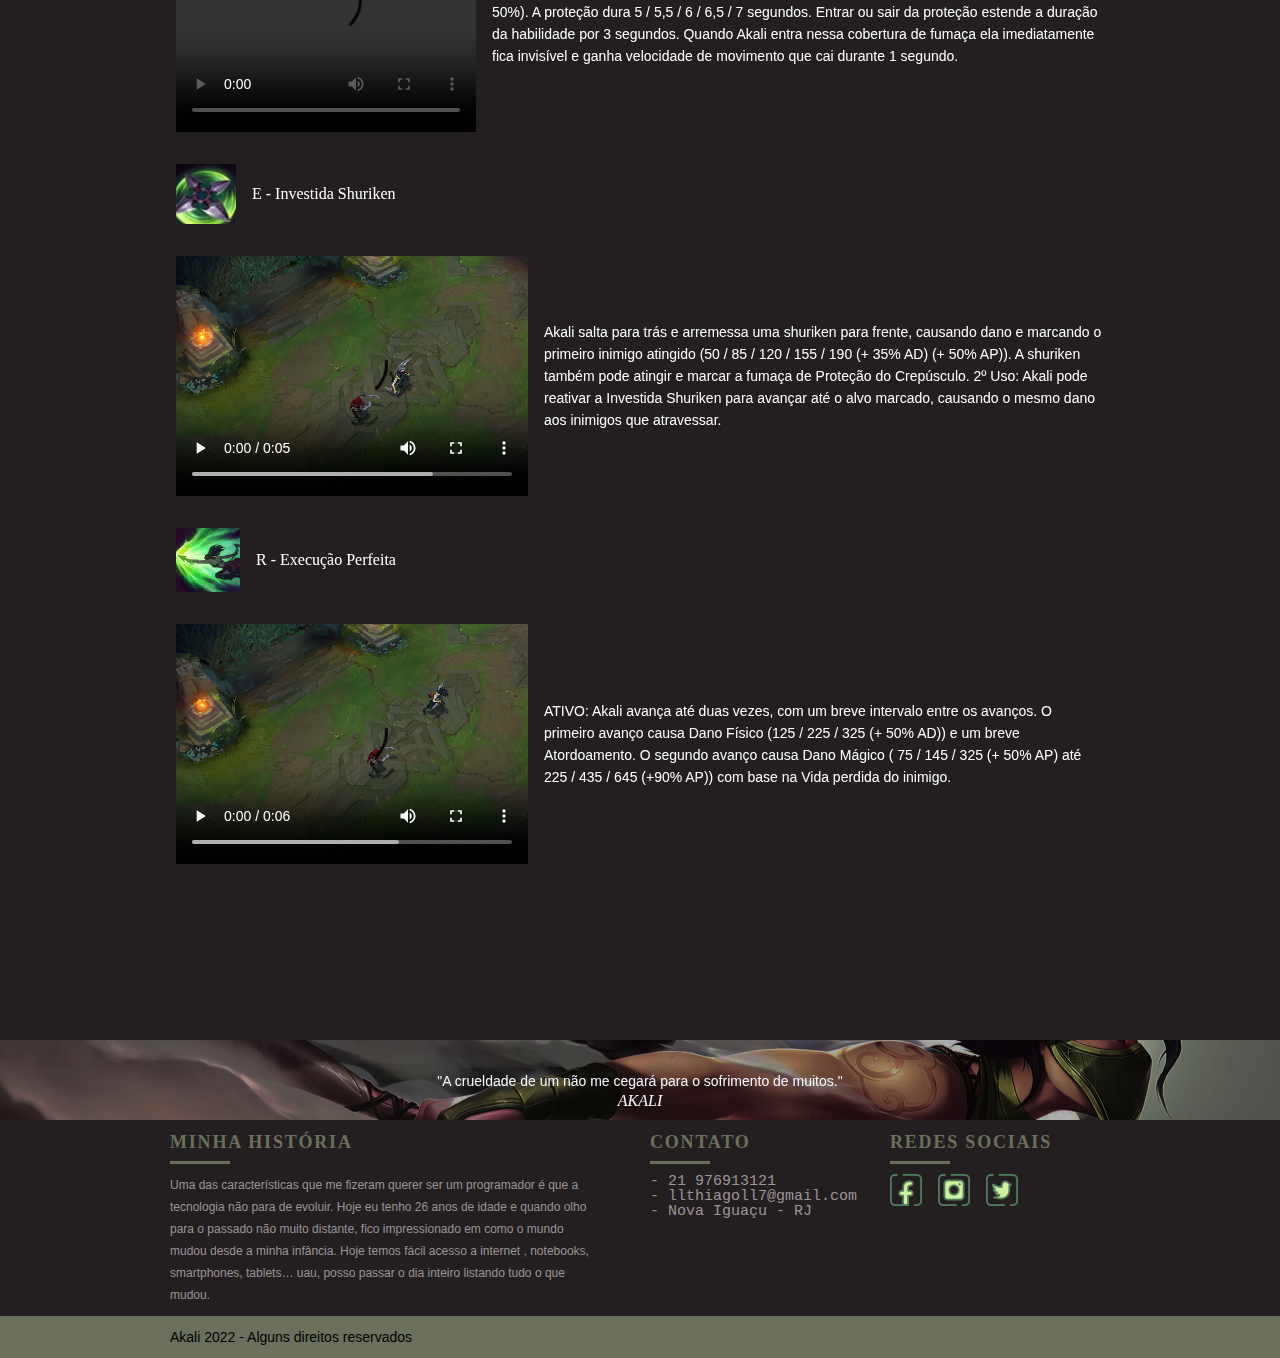
==== commit 21679c8e: "criando a responsividade do projeto" ====
--- a/index.html
+++ b/index.html
@@ -11,18 +11,23 @@
   </head>
 
   <body>
-    <header class="header">
-      <a href="index.html" class="grid-4">
-        <img src="imagens/logo leonam.png" alt="Akali" />
-      </a>
-      <nav class="gird-12 header_menu">
-        <ul>
-          <li><a href="historia.html">História</a></li>
-          <li><a href="Skin.html">Skin</a></li>
-          <li><a href="combos.html">Combos</a></li>
-        </ul>
-      </nav>
-    </header>
+    <meta name="viewport" content="width=device-width, initial-scale=1">
+  <section class="top-nav">
+    <div>
+      <img src="imagens/logo leonam 2.png" />
+    </div>
+    <input id="menu-toggle" type="checkbox" />
+    <label class='menu-button-container' for="menu-toggle">
+    
+      <div class='menu-button'></div>
+  </label>
+    <ul class="menu">
+      <li><a href="index.html">Akali</a></li>
+      <li><a href="historia.html">História</a></li>
+      <li><a href="Skin.html">Skin</a></li>
+      <li><a href="combos.html">Combos</a></li>
+    </ul>
+  </section>
 
     <section class="introducao">
       <h1>Akali</h1>
@@ -53,6 +58,7 @@
             <p>Região</p>
             <p class="dourado">Ionia</p>
           </div>
+ 
         </div>
         <div class="coluna">
           <p>
@@ -66,10 +72,10 @@
           </p>
         </div>
       </div>
-      
+
       <h1 class="habilits">Habilidades</h1>
       
-      <section>
+     
         <div class="habilidade">
           <div>
             <img src="imagens/Akali_passiva 2.png" />
@@ -171,7 +177,6 @@
             </p>
           </div>
         </div>
-      </section>
     </section>
     <section class="quebra">
       <p>"A crueldade de um não me cegará para o sofrimento de muitos."</p>
@@ -183,10 +188,10 @@
           <div class="grid-8 footer_historia">
             <h3>Minha História</h3>
             <p>
-              rem Ipsum is simply dummy text of the printing and typesetting
-              industry. Lorem Ipsum has been the industry's standard dummy text
-              ever since the 1500s, when an unknown printer took a galley of
-              type and scrambled it to make a type specimen book.
+              Uma das características que me fizeram querer ser um programador é que a 
+              tecnologia não para de evoluir. Hoje eu tenho 26 anos de idade e quando olho 
+              para o passado não muito distante, fico impressionado em como o mundo mudou desde a minha infância. Hoje temos fácil acesso a internet
+              , notebooks, smartphones, tablets… uau, posso passar o dia inteiro listando tudo o que mudou.
             </p>
           </div>
 
--- a/css/style.css
+++ b/css/style.css
@@ -5,9 +5,13 @@
 }
 
 p {
-  font-family: georgia, "Times New Roman", serif;
+  font-family:Arial, Helvetica, sans-serif;
   font-size: 14px;
-  line-height: 20px;
+  line-height: 22px;
+  font-weight: 100;
+}
+a:visited {
+  color:#CDB984;
 }
 
 .btn {
@@ -22,7 +26,10 @@
   border: none;
   color: #ffe8d6;
   border-radius: 4px;
-}
+  
+}
+
+
 .btn:hover {
   color: #fff;
   border-color: #6b705c;
@@ -67,7 +74,7 @@
   width: 100%;
   background: #231f20;
   background-size: cover;
-  margin-top: 96px;
+  margin-top: px;
   text-align: center;
   padding: 80px 2em;
 }
@@ -108,7 +115,7 @@
   padding: 160px;
 }
 .content {
-  border: 2px solid #efcea5;
+  border:  3px solid #efcea5;
   position: relative;
   padding: 60px 1em;
   display: grid;
@@ -143,6 +150,7 @@
   flex-direction: column;
   justify-content: center;
   align-items: center;
+  margin-top: auto;
 }
 .item1 {
   color: #efcea5;
@@ -159,9 +167,7 @@
   color: #efcea5;
 }
 .habilits {
-  margin-top: 150px;
-  margin-left: 200px;
-  margin-bottom: 200px;
+  margin: 150px 200px ;
   font-size: 45px;
   color: #fff;
   font-weight: italic;
@@ -197,7 +203,8 @@
 }
 .habilidade p {
   color: #fff;
-  text-align: center, left;
+  text-align: left;
+
 }
 /*Quebra*/
 
@@ -217,7 +224,7 @@
   width: 100%;
   background: #231f20;
   color: #9e9498;
-  padding: 20px 0;
+  padding: 10px;
 }
 
 .footer h3 {
@@ -249,7 +256,7 @@
 }
 
 .footer_contato ul li {
-  font-family: Arial, Helvetica, sans-serif;
+  font-family:'Courier New', Courier, monospace;
     font-size: 15px;
     font-weight:400px;
   line-height: 15px;
@@ -271,7 +278,7 @@
 .copy {
   width: 100%;
   background: #6b705c;
-  padding: 20px 0;
+  padding: 10px 0;
 }
 
 /*Pagina skins */
@@ -283,7 +290,7 @@
   gap: 1rem;
 }
 .galeria_skin h2 {
-  margin: 10px 0;
+  margin: 10px ;
   color: #efcea5;
 }
 
@@ -292,7 +299,7 @@
 .historia_texto p {
   font-size: 18px;
   letter-spacing: 1.8px;
-  line-height: 1.8rem;
+  line-height: 1.8;
   text-align: left;
   color: #f4edee;
   padding: 3.5rem;
@@ -305,15 +312,15 @@
   text-transform: uppercase;
 }
 .historia_texto h2 {
-  padding-bottom: 30px;
+  padding-bottom: 20px;
   font-size: 20px;
   color: #efcea5;
 }
 .historia_texto {
-  margin-top: 60px;
+  margin-top: 0px;
 }
 .contente {
-  margin-top: 45px;
+  margin-top: 40px;
   border: 2px solid #efcea5;
   position: relative;
   padding: 60px 4rem;
@@ -327,16 +334,16 @@
   width: 300px;
   height: 100px;
   background: #231f20;
-  position: absolute;
+  position: relative;
   top: -60px;
   left: 35.5%;
+
 }
 
 
 /*combos*/
 
 .videos {
-padding-top: 100px;
 padding-bottom: 50px ;
 }
 
@@ -353,33 +360,24 @@
 }
 
 
-
-.combos_icones img {
-width: 45px;
-margin:auto;
-
-}
-
 .combos_icones ul {
 display: flex;
 justify-content: center;
-margin-top:15px;
-}
+align-items: center;
+gap: 0.2rem;
+margin-top: 15px;
+}
+
+
+.combos_icones img {
+  width: 45px;
+  margin:auto;
+  
+  }
 
 .combos_icones p {
 color:#fff;
 margin-top: 15px;
 margin-left: 3px;
-}
-
-.combos_icones h3 {
- margin-bottom:50px;
- margin-top:25px;
- color: #6B705C;
-font-family: sans-serif;
-font-weight: bold;
-text-align: center;
-line-height: 0.35px;
-
-
-}+
+}
--- a/css/responsivo.css
+++ b/css/responsivo.css
@@ -4,6 +4,145 @@
 
 	
 }
+/*Menu hamburgue*/
+@import url(https://fonts.googleapis.com/css?family=Raleway);
+h2 {
+  vertical-align: center;
+  text-align: center;
+}
+
+html, body {
+  margin: 0;
+  height: 100%;
+}
+
+* {
+  font-family: Georgia, "Times New Roman", Times, serif, sans-serif;
+  box-sizing: border-box;
+}
+
+.top-nav {
+  display: flex;
+  flex-direction: row;
+  align-items: center;
+  justify-content: space-between;
+  background-color: #00BAF0;
+  background: linear-gradient(to left, #000, #000);
+  /* W3C, IE 10+/ Edge, Firefox 16+, Chrome 26+, Opera 12+, Safari 7+ */
+  color: #fff;
+  height: 50px;
+  padding: 1em;
+}
+
+.menu {
+  display: flex;
+  flex-direction: row;
+  list-style-type: none;
+  margin: 0;
+  padding: 0;
+  
+}
+
+.menu > li {
+  margin: 0 1rem;
+  overflow: hidden;
+  z-index: 100;
+}
+
+.menu-button-container {
+  display: none;
+  height: 100%;
+  width: 50px;
+  cursor: pointer;
+  flex-direction: column;
+  justify-content: center;
+  align-items: center;
+}
+
+#menu-toggle {
+  display: none;
+}
+
+.menu-button,
+.menu-button::before,
+.menu-button::after {
+  display: block;
+  background-color: #C3CD9F;
+  position: absolute;
+  height: 4px;
+  width: 30px;
+  transition: transform 400ms cubic-bezier(0.23, 1, 0.32, 1);
+  border-radius: 2px;
+}
+
+.menu-button::before {
+  content: '';
+  margin-top: -8px;
+}
+
+.menu-button::after {
+  content: '';
+  margin-top: 8px;
+}
+
+#menu-toggle:checked + .menu-button-container .menu-button::before {
+  margin-top: 0px;
+  transform: rotate(405deg);
+}
+
+#menu-toggle:checked + .menu-button-container .menu-button {
+  background: rgba(255, 255, 255, 0);
+}
+
+#menu-toggle:checked + .menu-button-container .menu-button::after {
+  margin-top: 0px;
+  transform: rotate(-405deg);
+}
+
+@media (max-width: 700px) {
+  .menu-button-container {
+    display: flex;
+  }
+  .menu {
+    position: absolute;
+    top: 0;
+    margin-top: 50px;
+    left: 0;
+    flex-direction: column;
+    width: 100%;
+    justify-content: center;
+    align-items: center;
+  }
+  #menu-toggle ~ .menu li {
+    height: 0;
+    margin: 0;
+    padding: 0;
+    border: 0;
+    transition: height 400ms cubic-bezier(0.23, 1, 0.32, 1);
+  }
+  #menu-toggle:checked ~ .menu li {
+    border: 1px solid #333;
+    height: 2.5em;
+    padding: 0.5em;
+    transition: height 400ms cubic-bezier(0.23, 1, 0.32, 1);
+  }
+  .menu > li {
+    display: flex;
+    justify-content: center;
+    margin: 0;
+    padding: 0.5em 0;
+    width: 100%;
+    color:white;
+    background-color: #222;
+  }
+  .menu > li:not(:last-child) {
+    border-bottom: 1px solid #444;
+  }
+}
+
+
+
+
 
 /*Estilo para mobile*/
 @media only screen and (max-width: 787px) {
@@ -43,8 +182,8 @@
 
 /*Introducao*/
 .introducao {
-	margin-top: 0px ;
-	padding-top: 25px ;
+	padding: 1.5rem 1rem;
+	margin-top: 0px;
 }
 .introducao h1 {
 	font-size: 45px;
@@ -57,7 +196,13 @@
  width: 100%;
 }
 
-
+.historia {
+	padding: 1rem;
+  }
+  .habilits {
+	margin: 2rem 1rem ;
+
+  }
 
 .habilidade {
 	display: flex;
@@ -66,14 +211,58 @@
   }
   
   .habilidade div {
-	display: flex;
-	align-items: center;
-	gap: 1rem;
-	margin: 1rem;
+	flex-direction: column;
   }
   .habilidade p {
 	  font-size: 100%;
 	  letter-spacing: 1px;
   }
-
-}
+  .historia_texto p {
+	padding: 1rem;
+  }
+  .contente {
+	margin-top: 50px;
+	padding:2rem .2rem;
+
+  }
+  .content::after {
+	content: "";
+	display: block;
+	width: 100px;
+	height: 40px;
+	background: #231f20;
+	position: absolute;
+	top: 40px;
+	left: 15%;
+  }
+
+/*Combos*/
+
+  .combos_icones img {
+	  width: 32px;
+	  height: 32px;
+  }
+   .combos_icones img{
+	display: flex;
+	width: 100%;
+   } 
+
+   .combos_icones li p {
+	color:#fff;
+   }
+/*footer*/
+.footer_contato {
+  margin-top: 1rem;
+  margin-bottom: 1rem;
+}
+
+.galeria_skin {
+  grid-template-columns: 1fr;
+}
+
+.footer {
+padding: auto;
+
+}
+
+}